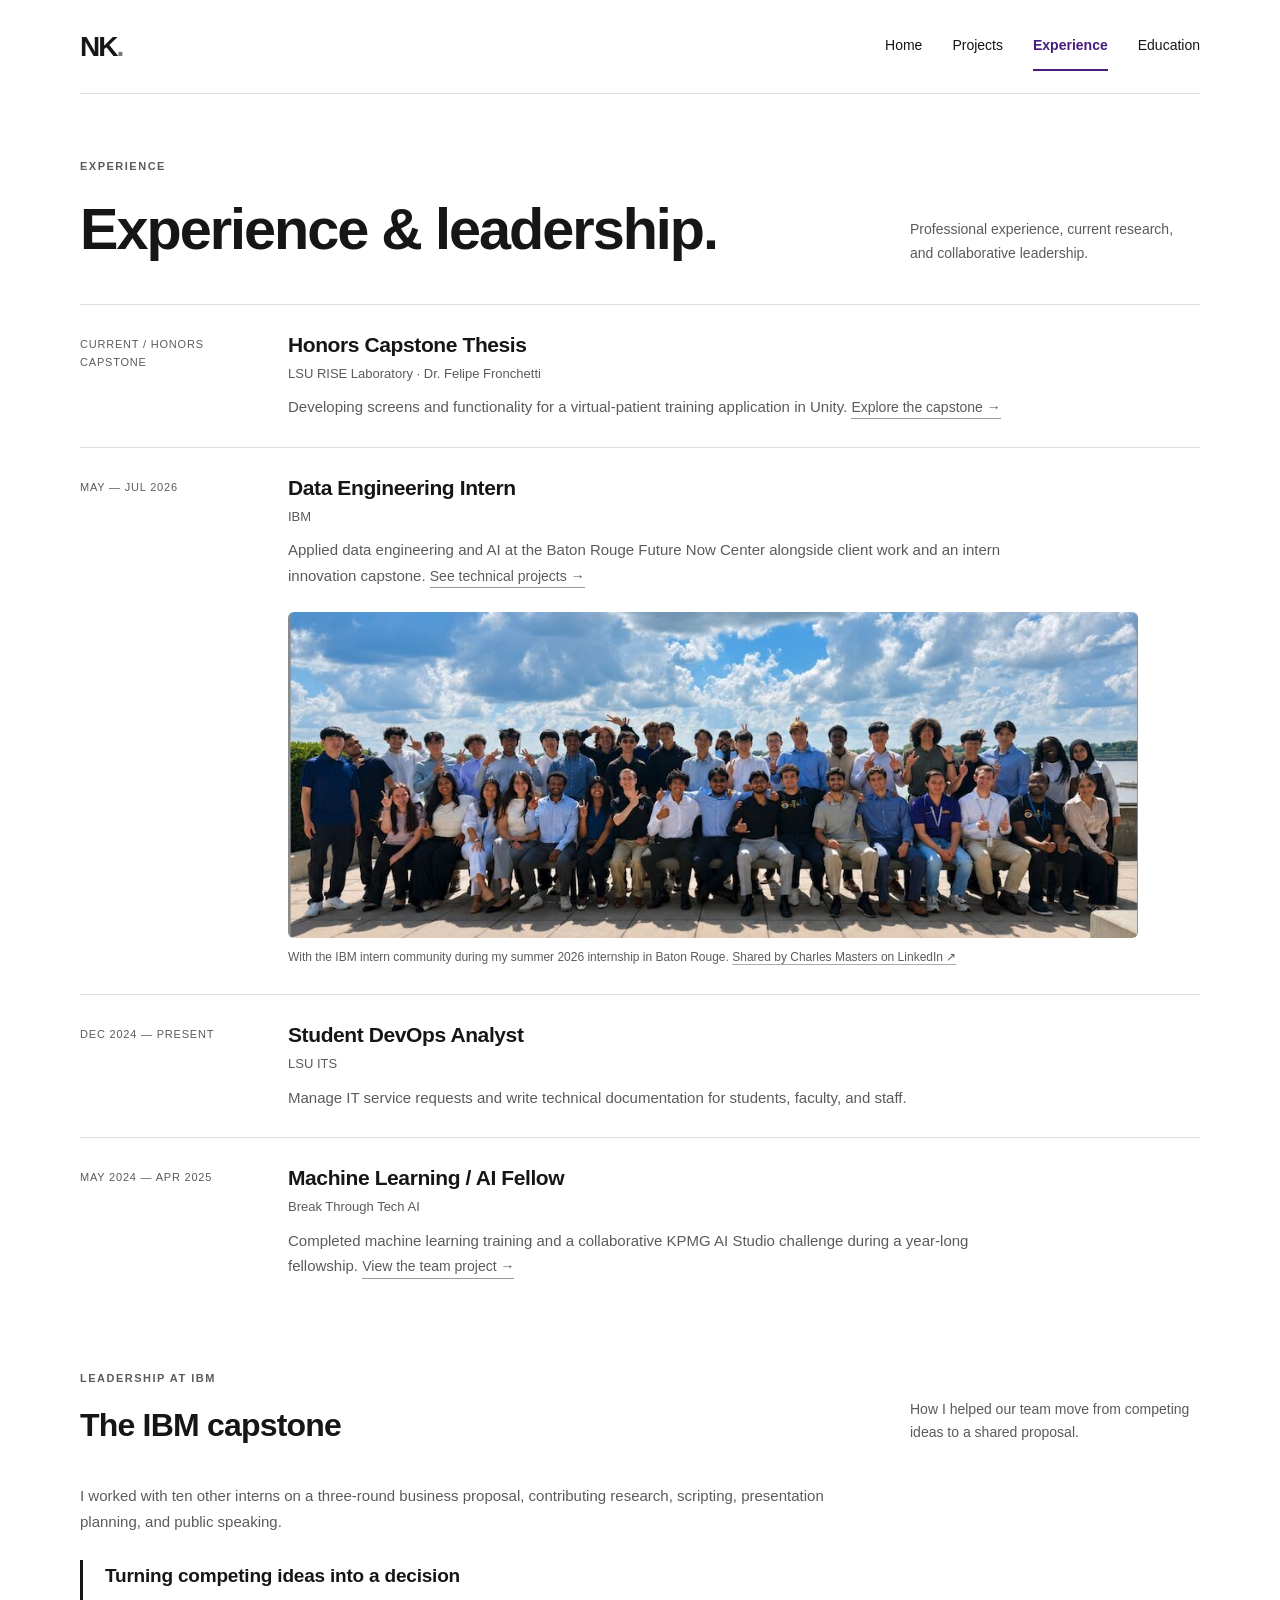
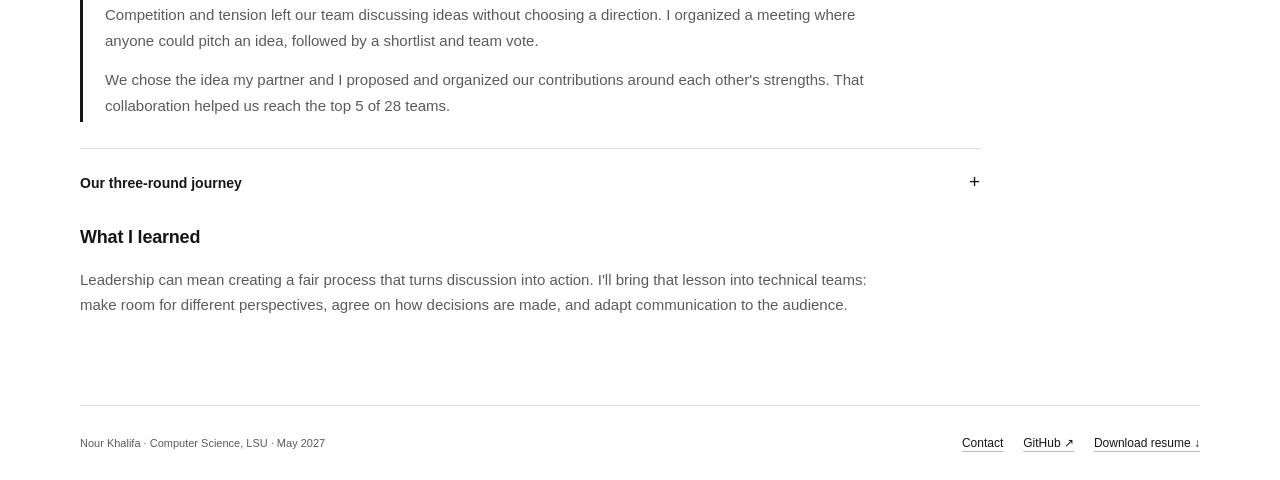
==== docs/experience.html @ 3dc45e3c "Add files via upload" ====
<!doctype html>
<html lang="en"><head><meta charset="UTF-8"><meta name="viewport" content="width=device-width, initial-scale=1"><meta name="description" content="Nour Khalifa - Experience &amp; Leadership. LSU computer science student and former IBM Data Engineering Intern, graduating May 2027."><meta name="theme-color" content="#161616"><title>Experience &amp; Leadership | Nour Khalifa</title><link rel="stylesheet" href="styles.css">
<link rel="icon" type="image/svg+xml" href="favicon.svg">
<link rel="icon" href="favicon.ico" sizes="any">
<link rel="apple-touch-icon" href="favicon.png">
</head><body><a class="skip" href="#main">Skip to content</a><header class="header"><a class="wordmark" href="index.html" aria-label="Nour Khalifa home">NK<span>.</span></a><nav aria-label="Main navigation"><a href="index.html">Home</a><a href="projects.html">Projects</a><a href="experience.html" aria-current="page">Experience</a><a href="about.html">Education</a></nav></header><main id="main"><section class="section experience" id="experience"><div class="section-heading"><div><p class="eyebrow">EXPERIENCE</p><h1>Experience &amp; leadership.</h1></div><p>Professional experience, current research, and collaborative leadership.</p></div><div class="timeline">
<article><p class="date">CURRENT / HONORS CAPSTONE</p><div><h2>Honors Capstone Thesis <span>LSU RISE Laboratory &middot; Dr. Felipe Fronchetti</span></h2><p>Developing screens and functionality for a virtual-patient training application in Unity. <a class="text-link" href="projects.html#honors-capstone">Explore the capstone &rarr;</a></p></div></article>
<article><p class="date">MAY — JUL 2026</p><div><h2>Data Engineering Intern <span>IBM</span></h2><p>Applied data engineering and AI at the Baton Rouge Future Now Center alongside client work and an intern innovation capstone. <a class="text-link" href="projects.html#novacart">See technical projects &rarr;</a></p><figure class="experience-photo"><img src="assets/ibm-interns-2026.png" alt="Group of IBM interns posing together outdoors beside the water." width="991" height="380" loading="lazy"><figcaption>With the IBM intern community during my summer 2026 internship in Baton Rouge. <a href="https://lnkd.in/p/gttW_2YF" target="_blank" rel="noopener">Shared by Charles Masters on LinkedIn &nearr;</a></figcaption></figure></div></article>
<article><p class="date">DEC 2024 — PRESENT</p><div><h2>Student DevOps Analyst <span>LSU ITS</span></h2><p>Manage IT service requests and write technical documentation for students, faculty, and staff.</p></div></article>
<article><p class="date">MAY 2024 — APR 2025</p><div><h2>Machine Learning / AI Fellow <span>Break Through Tech AI</span></h2><p>Completed machine learning training and a collaborative KPMG AI Studio challenge during a year-long fellowship. <a class="text-link" href="projects.html#donor-prediction">View the team project &rarr;</a></p></div></article>
</div></section><section class="section leadership" id="leadership" aria-labelledby="leadership-heading">
<div class="section-heading"><div><p class="eyebrow">LEADERSHIP AT IBM</p><h2 id="leadership-heading">The IBM capstone</h2></div><p>How I helped our team move from competing ideas to a shared proposal.</p></div>
<p class="leadership-intro">I worked with ten other interns on a three-round business proposal, contributing research, scripting, presentation planning, and public speaking.</p><div class="leadership-decision"><h3>Turning competing ideas into a decision</h3><p>Competition and tension left our team discussing ideas without choosing a direction. I organized a meeting where anyone could pitch an idea, followed by a shortlist and team vote.</p><p>We chose the idea my partner and I proposed and organized our contributions around each other's strengths. That collaboration helped us reach the top 5 of 28 teams.</p></div>
<details class="capstone-process"><summary>Our three-round journey <span aria-hidden="true">+</span></summary><ol class="capstone-rounds" aria-label="IBM capstone progression">
<li><p class="eyebrow">ROUND 1 / 28 TEAMS</p><h3>Shape the idea.</h3><p>I helped research and script our recorded submission. We advanced to the top 12.</p></li>
<li><p class="eyebrow">ROUND 2 / TOP 12</p><h3>Make eight minutes count.</h3><p>For an eight-minute presentation to managers, I helped condense the proposal, select speakers by their strengths, and delivered a speaking portion. We advanced to the final round.</p></li>
<li><p class="eyebrow">ROUND 3 / TOP 5</p><h3>Refine for the final audience.</h3><p>We revised our slides after feedback and rehearsed for executives and approximately 200 interns nationwide.</p></li>
</ol></details>
<div class="leadership-reflection"><h3>What I learned</h3><p>Leadership can mean creating a fair process that turns discussion into action. I'll bring that lesson into technical teams: make room for different perspectives, agree on how decisions are made, and adapt communication to the audience.</p></div>
</section></main><footer class="site-footer"><div><a class="wordmark" href="index.html">NK<span>.</span></a><p>Nour Khalifa &middot; Computer Science, LSU &middot; May 2027</p></div><div class="footer-links"><a href="mailto:nkhali4@lsu.edu">Contact</a><a href="https://github.com/Nourk1" target="_blank" rel="noopener">GitHub &nearr;</a><a href="assets/nour-khalifa-resume.pdf" download>Download resume &darr;</a></div></footer></body></html>
---- docs/styles.css ----
/* One visual system: monochrome, readable type, and deliberate space. */
:root{--ink:#161616;--muted:#5b5b5b;--paper:#fff;--soft:#f5f5f5;--line:#dedede;--radius:8px}*{box-sizing:border-box}html{scroll-behavior:smooth;scroll-padding-top:28px}body{margin:0;background:var(--paper);color:var(--ink);font:16px/1.7 Arial,Helvetica,sans-serif;-webkit-font-smoothing:antialiased}a{color:inherit;text-decoration:none}a:hover{color:#555}a:focus-visible,summary:focus-visible{outline:2px solid var(--ink);outline-offset:5px}img{max-width:100%}h1,h2,h3,h4,p,figure{margin-top:0}h1,h2,h3,h4{line-height:1.25}h1{font-size:clamp(36px,4.5vw,58px);letter-spacing:-2px;margin-bottom:20px}h2{font-size:28px;letter-spacing:-.8px}h3{font-size:18px;letter-spacing:-.2px}em{font-style:normal;color:#666}.eyebrow{font-size:11px;font-weight:700;letter-spacing:1.5px;line-height:1.6;margin-bottom:18px;color:var(--muted)}.skip{position:fixed;top:-100px;left:16px;background:white;padding:10px;z-index:10}.skip:focus{top:10px}.header,.site-footer,main{width:min(1120px,90%);margin-inline:auto}.header{min-height:94px;display:flex;align-items:center;justify-content:space-between;gap:32px;border-bottom:1px solid var(--line)}.wordmark{font-weight:800;font-size:28px;letter-spacing:-2px}.wordmark span{color:#777}.header nav{display:flex;gap:30px;align-items:center}.header nav a{font-size:14px;padding:12px 0;border-bottom:2px solid transparent}.header nav a[aria-current=page]{border-bottom-color:var(--ink);font-weight:700}.section{padding-top:64px;padding-bottom:0}.section:last-child{padding-bottom:72px}.section-heading{display:flex;align-items:flex-end;justify-content:space-between;gap:40px;margin-bottom:38px}.section-heading h1,.section-heading h2{margin:0}.section-heading>p{max-width:290px;margin:0;color:var(--muted);font-size:14px}.hero{padding:80px 0;display:grid;grid-template-columns:1.12fr 1fr;gap:80px;align-items:center;min-height:calc(100svh - 210px)}.hero h1{font-size:clamp(42px,5.2vw,66px);line-height:1.1}.intro{font-size:18px;color:#404040;max-width:530px}.home-welcome{font-size:16px;color:var(--muted);max-width:510px}.actions{display:flex;align-items:center;flex-wrap:wrap;gap:24px;margin:30px 0}.button{display:inline-block;padding:12px 19px;border-radius:4px;background:var(--ink);color:white;font-size:14px;font-weight:600}.button:hover{background:#3d3d3d;color:white}.text-link{display:inline-block;border-bottom:1px solid #999;font-size:14px;line-height:1.6}.hero-meta{font-size:10px;letter-spacing:1px;color:var(--muted);margin:35px 0 0}.hero-meta span{margin:0 10px}.dot{display:none}.home-pitch{background:var(--soft);padding:32px;border:1px solid var(--line);border-radius:var(--radius)}.home-pitch h2{font-size:27px;line-height:1.25;margin-bottom:20px}.home-pitch>p:not(.eyebrow){font-size:15px;color:var(--muted)}.pitch-recording-note{margin:22px 0 0}.recording-label{font-size:12px;color:var(--muted)}details{border-top:1px solid var(--line);margin-top:23px}summary{cursor:pointer;display:flex;align-items:baseline;justify-content:space-between;gap:20px;list-style:none;padding:17px 0 0;font-size:14px;font-weight:600;min-height:44px}summary::-webkit-details-marker{display:none}summary span{font-size:19px;font-weight:400}details[open]>summary span{transform:rotate(45deg)}.detail{padding:6px 0 0;max-width:760px}.detail h3,.detail h4{font-size:14px;letter-spacing:0;margin:20px 0 6px}.detail p{font-size:15px;color:var(--muted);margin-bottom:12px}.project-index{display:flex;flex-wrap:wrap;gap:8px 22px;border-bottom:1px solid var(--line);padding-bottom:22px;margin-bottom:8px}.project-index a{font-size:13px;text-decoration:underline;text-underline-offset:5px;text-decoration-color:#bbb;padding:6px 0}.project{display:flex;gap:25px;padding:32px 0;border-bottom:1px solid var(--line);scroll-margin-top:24px}.project-number{font-size:12px;color:#777;font-variant-numeric:tabular-nums;padding-top:3px;min-width:22px}.project-content{flex:1;min-width:0}.project-content>.eyebrow{margin-bottom:9px;font-size:10px}.project h2{font-size:26px;margin-bottom:12px}.project-content>p:not(.eyebrow){max-width:740px;color:var(--muted);font-size:15px;margin-bottom:16px}.tags{display:flex;flex-wrap:wrap;gap:6px 14px;margin:17px 0}.tags span{font-size:11px;color:var(--muted)}.project-grid{display:block}.roomies-work{margin-top:0}.wireframe-preview{margin:24px 0 18px;max-width:820px}.wireframe-preview>a{display:block;background:var(--soft);border:1px solid var(--line);border-radius:4px;padding:12px}.wireframe-preview img{display:block;width:100%;height:auto}.wireframe-preview figcaption{font-size:12px;line-height:1.5;color:var(--muted);margin-top:9px}.credits{padding-top:30px!important}.credits h2{font-size:17px}.credits p{font-size:13px;color:var(--muted);max-width:820px;margin-bottom:10px}.credits .text-link{font-size:inherit}.timeline article{display:grid;grid-template-columns:170px 1fr;gap:38px;padding:27px 0;border-top:1px solid var(--line)}.date{font-size:11px;letter-spacing:.8px;color:var(--muted);margin:3px 0}.timeline h2{font-size:21px;letter-spacing:-.4px;margin-bottom:12px}.timeline h2 span{display:block;font-size:13px;font-weight:400;letter-spacing:0;margin-top:8px;color:var(--muted)}.timeline article div>p{max-width:730px;font-size:15px;color:var(--muted);margin-bottom:0}.leadership .section-heading h2{font-size:32px}.leadership-intro{max-width:800px;color:var(--muted);font-size:15px}.capstone-process{max-width:900px}.capstone-rounds{list-style:none;padding:0;margin:24px 0 0;display:grid;grid-template-columns:repeat(3,minmax(0,1fr));gap:28px}.capstone-rounds li{padding:0}.capstone-rounds .eyebrow{font-size:10px;margin-bottom:10px}.capstone-rounds h3{font-size:19px;margin-bottom:12px}.capstone-rounds p:last-child{font-size:14px;color:var(--muted)}.leadership-reflection{max-width:800px;margin-top:28px}.leadership-reflection h3{font-size:18px}.leadership-reflection p{font-size:15px;color:var(--muted)}.education-grid{display:grid;grid-template-columns:1fr 1fr;border:1px solid var(--line);border-radius:var(--radius);overflow:hidden}.degree{padding:34px;background:var(--soft)}.lsu-signature{font-size:37px;letter-spacing:-2px;font-weight:800;display:flex;align-items:center;gap:14px;margin-bottom:30px}.lsu-signature>span{font-size:25px;color:#aaa;font-weight:400}.lsu-signature small{font-size:9px;font-weight:600;letter-spacing:1px;max-width:140px;line-height:1.6}.degree .eyebrow{font-size:10px;margin-bottom:12px}.degree h2{font-size:25px;margin-bottom:8px}.degree>p:not(.eyebrow){color:var(--muted);font-size:14px}.degree-facts{display:flex;flex-wrap:wrap;align-items:flex-end;gap:28px;margin-top:32px}.gpa{font-size:43px;line-height:1;font-weight:700;letter-spacing:-1px;margin:0}.gpa span{font-size:10px;letter-spacing:.6px;font-weight:400;color:var(--muted)}.graduation{margin:0;color:var(--muted);font-size:9px;letter-spacing:.8px}.graduation strong{display:block;font-size:18px;letter-spacing:0;color:var(--ink);margin-top:8px}.academic-details{padding:34px}.academic-details .eyebrow{font-size:10px}.academic-details h2{font-size:23px;margin-bottom:20px}.academic-details ul{padding-left:18px;margin-bottom:22px}.academic-details li{font-size:14px;color:var(--muted);margin-bottom:14px}.about{display:grid;grid-template-columns:1fr 1.1fr;gap:64px}.about h2{font-size:29px;line-height:1.25}.about-copy>p{color:var(--muted);font-size:15px}.skill-list{border-top:1px solid var(--line);padding-top:18px;margin-top:26px}.skill-list>div{display:grid;grid-template-columns:100px 1fr;gap:15px;margin-bottom:12px}.skill-list h3,.skill-list p{font-size:12px;line-height:1.6;margin:0;letter-spacing:0}.skill-list p{color:var(--muted)}.site-footer{padding:27px 0;border-top:1px solid var(--line);display:flex;justify-content:space-between;align-items:center;gap:24px}.site-footer .wordmark{display:none}.site-footer p{font-size:11px;color:var(--muted);margin:0}.footer-links{display:flex;flex-wrap:wrap;gap:20px}.footer-links a{font-size:12px;text-decoration:underline;text-decoration-color:#bbb;text-underline-offset:4px}
@media(max-width:900px){.hero{gap:35px;padding:55px 0}.header nav{gap:22px}.capstone-rounds{grid-template-columns:1fr;gap:15px}.section-heading{gap:25px}.education-grid{grid-template-columns:1fr 1fr}.degree,.academic-details{padding:26px}.about{gap:35px}.degree-facts{gap:24px}}
@media(max-width:650px){.header,main,.site-footer{width:88%}.header{flex-wrap:wrap;gap:8px;padding:18px 0;min-height:0}.header nav{width:100%;gap:24px}.header nav a{font-size:13px;padding:8px 0}.hero{grid-template-columns:1fr;gap:30px;padding:40px 0;min-height:0}.hero h1{font-size:46px}.intro{font-size:17px}.home-pitch{padding:25px}.home-pitch h2{font-size:25px}.hero-meta{line-height:1.8}.section{padding-top:38px}.section:last-child{padding-bottom:45px}.section-heading{display:block;margin-bottom:27px}.section-heading>p{margin-top:18px;max-width:none}.section-heading h1{font-size:37px;letter-spacing:-1.3px}.project{padding:27px 0;gap:13px}.project-number{min-width:18px}.project h2{font-size:23px}.project-index{gap:4px 18px}.project-index a{font-size:12px}.wireframe-preview>a{padding:5px}.timeline article{grid-template-columns:1fr;gap:12px;padding:25px 0}.education-grid,.about{grid-template-columns:1fr}.degree,.academic-details{padding:25px}.about{gap:18px}.site-footer{flex-direction:column;align-items:flex-start;gap:15px}.footer-links{gap:22px}.actions{gap:20px}.capstone-rounds{margin-top:22px}.leadership .section-heading h2{font-size:28px}}
@media(prefers-reduced-motion:reduce){html{scroll-behavior:auto}}
@media print{body{font-size:11pt}main,.header,.site-footer{width:100%}.header nav,.actions,.footer-links,.project-index{display:none}.hero{min-height:0;display:block;padding:20px 0}.home-pitch{margin-top:24px}.section{padding-top:25px}.section:last-child{padding-bottom:20px}.section-heading h1{font-size:30px}.project,.timeline article,.degree,.academic-details{break-inside:avoid}.capstone-rounds{display:block}details>.detail,details>.capstone-rounds{display:block!important}summary{display:none}.education-grid,.about{display:block}.wireframe-preview{max-width:600px}.site-footer{padding:15px 0}}

.capstone-screens{padding-left:22px;margin:16px 0 24px;max-width:740px}.capstone-screens li{padding-left:4px;margin-bottom:12px;color:var(--muted);font-size:14px}.capstone-screens strong{color:var(--ink)}

/* Purposeful LSU accents; large surfaces remain neutral. */
:root{--accent:#461d7c;--gold:#fdd023}
.home-intro h1 .code-greeting{color:var(--accent)}
.header nav a[aria-current=page]{border-bottom-color:var(--accent);color:var(--accent)}
a:hover,.text-link:hover,.project-index a:hover,.footer-links a:hover,summary:hover{color:var(--accent)}
a:focus-visible,summary:focus-visible{outline-color:var(--accent)}
.text-link:hover{border-bottom-color:var(--accent)}
.project-index a:hover,.footer-links a:hover{text-decoration-color:var(--accent)}
.home-invitation>a:hover .invitation-arrow{background:var(--accent);border-color:var(--accent);color:white}
.education-page .degree{border-top:4px solid var(--gold)}
.education-page .academic-details{border-top:4px solid transparent}
.education-page .lsu-signature{color:var(--accent)}
.education-page .lsu-signature small{color:var(--ink)}
.education-page .education>.section-heading .eyebrow{color:var(--accent)}
@media print{.home-intro h1 .code-greeting,.education-page .lsu-signature{color:var(--ink)}.education-page .degree{border-top-color:var(--ink)}}

.experience-photo{margin:24px 0 0;max-width:850px}.experience-photo img{display:block;width:100%;height:auto;border-radius:6px}.experience-photo figcaption{font-size:12px;line-height:1.6;color:var(--muted);margin-top:10px;max-width:740px}.experience-photo figcaption a{text-decoration:underline;text-underline-offset:3px;text-decoration-color:#aaa}@media print{.experience-photo{break-inside:avoid}}

.capstone-diagram{margin:25px 0;max-width:900px}.capstone-diagram>a{display:block;border:1px solid var(--line);border-radius:8px;overflow:hidden}.capstone-diagram img{display:block;width:100%;height:auto}.capstone-diagram figcaption{font-size:12px;line-height:1.6;color:var(--muted);margin-top:9px}@media print{.capstone-diagram{break-inside:avoid}}

.capstone-screenshot{max-width:900px;margin:25px 0}.capstone-screenshot>a{display:block;border:1px solid var(--line);border-radius:8px;overflow:hidden}.capstone-screenshot img{display:block;width:100%;height:auto}.capstone-screenshot figcaption{font-size:12px;line-height:1.6;color:var(--muted);margin-top:10px}.capstone-screenshot figcaption strong{color:var(--ink)}@media print{.capstone-screenshot{break-inside:avoid}}

.leadership-decision{max-width:800px;border-left:3px solid var(--ink);padding:4px 0 4px 22px;margin:26px 0}.leadership-decision h3{font-size:19px;margin-bottom:14px}.leadership-decision p{font-size:15px;color:var(--muted);margin-bottom:14px}.leadership-decision p:last-child{margin-bottom:0}

.home-invitation{margin:30px 0 0;padding-top:23px;border-top:1px solid var(--line);max-width:510px}.home-invitation>a{display:flex;align-items:center;justify-content:space-between;gap:18px;font-size:16px;font-weight:600;line-height:1.5}.invitation-arrow{display:flex;align-items:center;justify-content:center;flex:0 0 36px;height:36px;border:1px solid var(--line);border-radius:50%;font-size:19px}.home-invitation>p{font-size:13px;color:var(--muted);margin:8px 0 0}@media(max-width:650px){.home-invitation>a{font-size:15px}}@media print{.home-invitation{display:none}}

.home-intro h1 .code-greeting{font-family:ui-monospace,"Cascadia Code","SFMono-Regular",Consolas,"Liberation Mono",monospace;font-size:.76em;letter-spacing:-1.7px}.home-intro h1 .name-greeting{color:var(--muted)}@media(max-width:650px){.home-intro h1 .code-greeting{font-size:.69em;letter-spacing:-1px}}

.pitch-player{margin:22px 0 0}.pitch-player video{display:block;width:100%;height:auto;border-radius:6px;background:#161616;aspect-ratio:16/9;object-fit:contain}.pitch-player video:focus-visible{outline:2px solid var(--accent);outline-offset:4px}
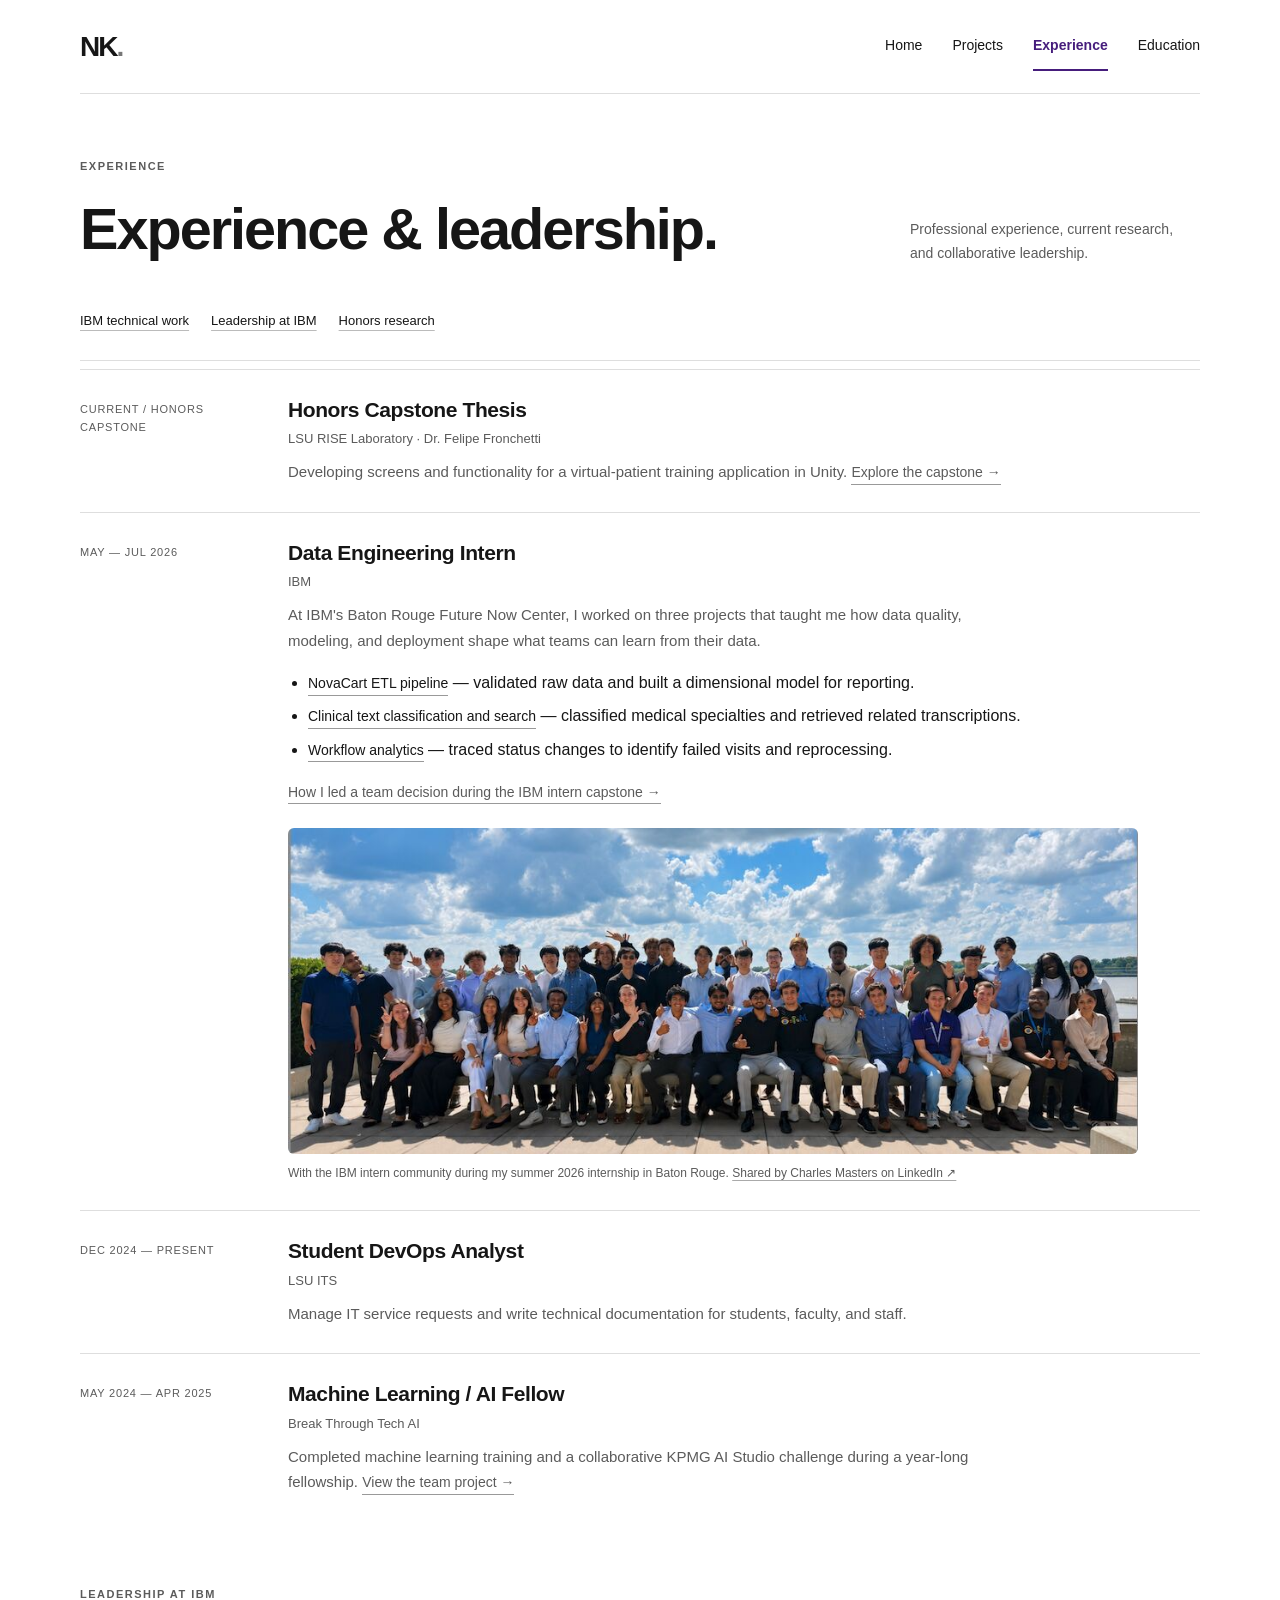
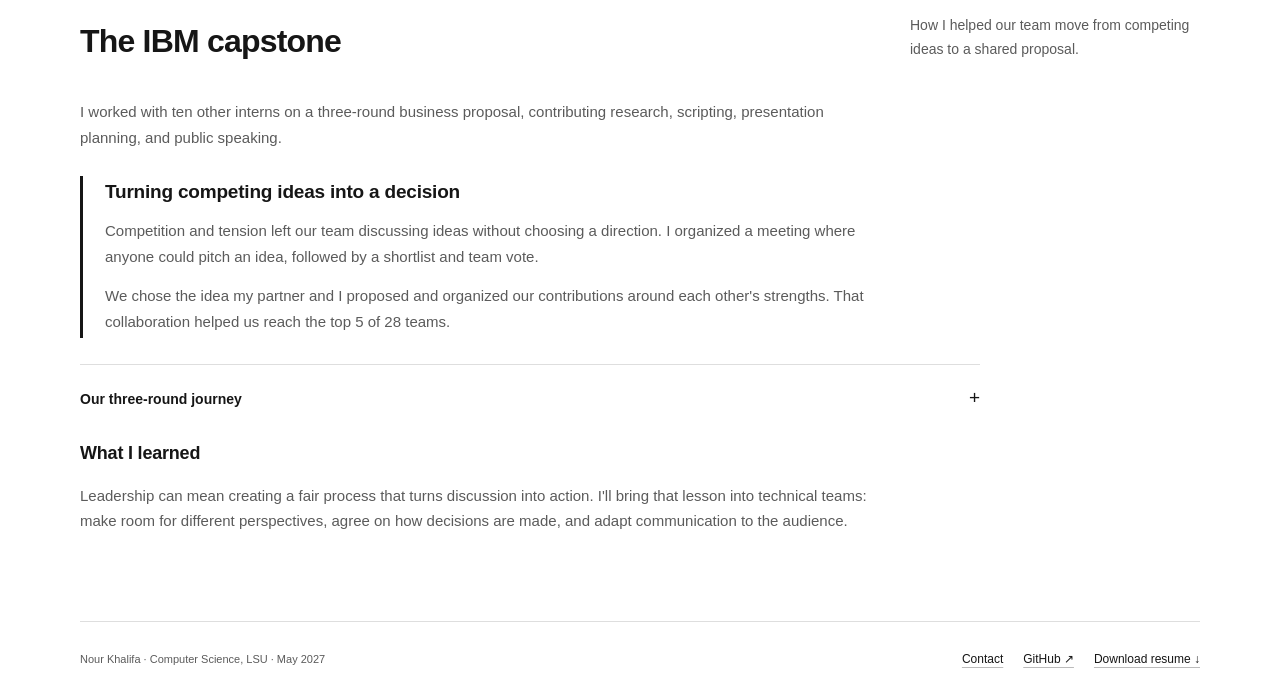
==== commit 9e3aa9c4: "Update portfolio with CxC feedback" ====
--- a/docs/experience.html
+++ b/docs/experience.html
@@ -3,9 +3,16 @@
 <link rel="icon" type="image/svg+xml" href="favicon.svg">
 <link rel="icon" href="favicon.ico" sizes="any">
 <link rel="apple-touch-icon" href="favicon.png">
-</head><body><a class="skip" href="#main">Skip to content</a><header class="header"><a class="wordmark" href="index.html" aria-label="Nour Khalifa home">NK<span>.</span></a><nav aria-label="Main navigation"><a href="index.html">Home</a><a href="projects.html">Projects</a><a href="experience.html" aria-current="page">Experience</a><a href="about.html">Education</a></nav></header><main id="main"><section class="section experience" id="experience"><div class="section-heading"><div><p class="eyebrow">EXPERIENCE</p><h1>Experience &amp; leadership.</h1></div><p>Professional experience, current research, and collaborative leadership.</p></div><div class="timeline">
-<article><p class="date">CURRENT / HONORS CAPSTONE</p><div><h2>Honors Capstone Thesis <span>LSU RISE Laboratory &middot; Dr. Felipe Fronchetti</span></h2><p>Developing screens and functionality for a virtual-patient training application in Unity. <a class="text-link" href="projects.html#honors-capstone">Explore the capstone &rarr;</a></p></div></article>
-<article><p class="date">MAY — JUL 2026</p><div><h2>Data Engineering Intern <span>IBM</span></h2><p>Applied data engineering and AI at the Baton Rouge Future Now Center alongside client work and an intern innovation capstone. <a class="text-link" href="projects.html#novacart">See technical projects &rarr;</a></p><figure class="experience-photo"><img src="assets/ibm-interns-2026.png" alt="Group of IBM interns posing together outdoors beside the water." width="991" height="380" loading="lazy"><figcaption>With the IBM intern community during my summer 2026 internship in Baton Rouge. <a href="https://lnkd.in/p/gttW_2YF" target="_blank" rel="noopener">Shared by Charles Masters on LinkedIn &nearr;</a></figcaption></figure></div></article>
+</head><body><a class="skip" href="#main">Skip to content</a><header class="header"><a class="wordmark" href="index.html" aria-label="Nour Khalifa home">NK<span>.</span></a><nav aria-label="Main navigation"><a href="index.html">Home</a><a href="projects.html">Projects</a><a href="experience.html" aria-current="page">Experience</a><a href="about.html">Education</a></nav></header><main id="main"><section class="section experience" id="experience"><div class="section-heading"><div><p class="eyebrow">EXPERIENCE</p><h1>Experience &amp; leadership.</h1></div><p>Professional experience, current research, and collaborative leadership.</p></div><nav class="project-index" aria-label="Experience shortcuts">
+<a href="#ibm-internship">IBM technical work</a><a href="#leadership">Leadership at IBM</a><a href="#rise-research">Honors research</a>
+</nav><div class="timeline">
+<article id="rise-research"><p class="date">CURRENT / HONORS CAPSTONE</p><div><h2>Honors Capstone Thesis <span>LSU RISE Laboratory &middot; Dr. Felipe Fronchetti</span></h2><p>Developing screens and functionality for a virtual-patient training application in Unity. <a class="text-link" href="projects.html#honors-capstone">Explore the capstone &rarr;</a></p></div></article>
+<article id="ibm-internship"><p class="date">MAY — JUL 2026</p><div><h2>Data Engineering Intern <span>IBM</span></h2><p>At IBM's Baton Rouge Future Now Center, I worked on three projects that taught me how data quality, modeling, and deployment shape what teams can learn from their data.</p>
+<ul class="internship-projects">
+<li><a class="text-link" href="projects.html#novacart">NovaCart ETL pipeline</a> &mdash; validated raw data and built a dimensional model for reporting.</li>
+<li><a class="text-link" href="projects.html#clinical-nlp">Clinical text classification and search</a> &mdash; classified medical specialties and retrieved related transcriptions.</li>
+<li><a class="text-link" href="projects.html#workflow">Workflow analytics</a> &mdash; traced status changes to identify failed visits and reprocessing.</li>
+</ul><p><a class="text-link" href="#leadership">How I led a team decision during the IBM intern capstone &rarr;</a></p><figure class="experience-photo"><img src="assets/ibm-interns-2026.png" alt="Group of IBM interns posing together outdoors beside the water." width="991" height="380" loading="lazy"><figcaption>With the IBM intern community during my summer 2026 internship in Baton Rouge. <a href="https://lnkd.in/p/gttW_2YF" target="_blank" rel="noopener">Shared by Charles Masters on LinkedIn &nearr;</a></figcaption></figure></div></article>
 <article><p class="date">DEC 2024 — PRESENT</p><div><h2>Student DevOps Analyst <span>LSU ITS</span></h2><p>Manage IT service requests and write technical documentation for students, faculty, and staff.</p></div></article>
 <article><p class="date">MAY 2024 — APR 2025</p><div><h2>Machine Learning / AI Fellow <span>Break Through Tech AI</span></h2><p>Completed machine learning training and a collaborative KPMG AI Studio challenge during a year-long fellowship. <a class="text-link" href="projects.html#donor-prediction">View the team project &rarr;</a></p></div></article>
 </div></section><section class="section leadership" id="leadership" aria-labelledby="leadership-heading">
--- a/docs/styles.css
+++ b/docs/styles.css
@@ -36,3 +36,11 @@
 .home-intro h1 .code-greeting{font-family:ui-monospace,"Cascadia Code","SFMono-Regular",Consolas,"Liberation Mono",monospace;font-size:.76em;letter-spacing:-1.7px}.home-intro h1 .name-greeting{color:var(--muted)}@media(max-width:650px){.home-intro h1 .code-greeting{font-size:.69em;letter-spacing:-1px}}
 
 .pitch-player{margin:22px 0 0}.pitch-player video{display:block;width:100%;height:auto;border-radius:6px;background:#161616;aspect-ratio:16/9;object-fit:contain}.pitch-player video:focus-visible{outline:2px solid var(--accent);outline-offset:4px}
+
+/* Project context and experience shortcuts */
+.home-intro h1 .name-greeting{color:inherit}
+.project-group-heading{padding:30px 0;border-top:1px solid var(--line)}
+.project-group-heading h2{margin:0}
+.internship-projects{padding-left:1.25em}
+.internship-projects li+li{margin-top:6px}
+.capstone-screenshot{max-width:647px}
